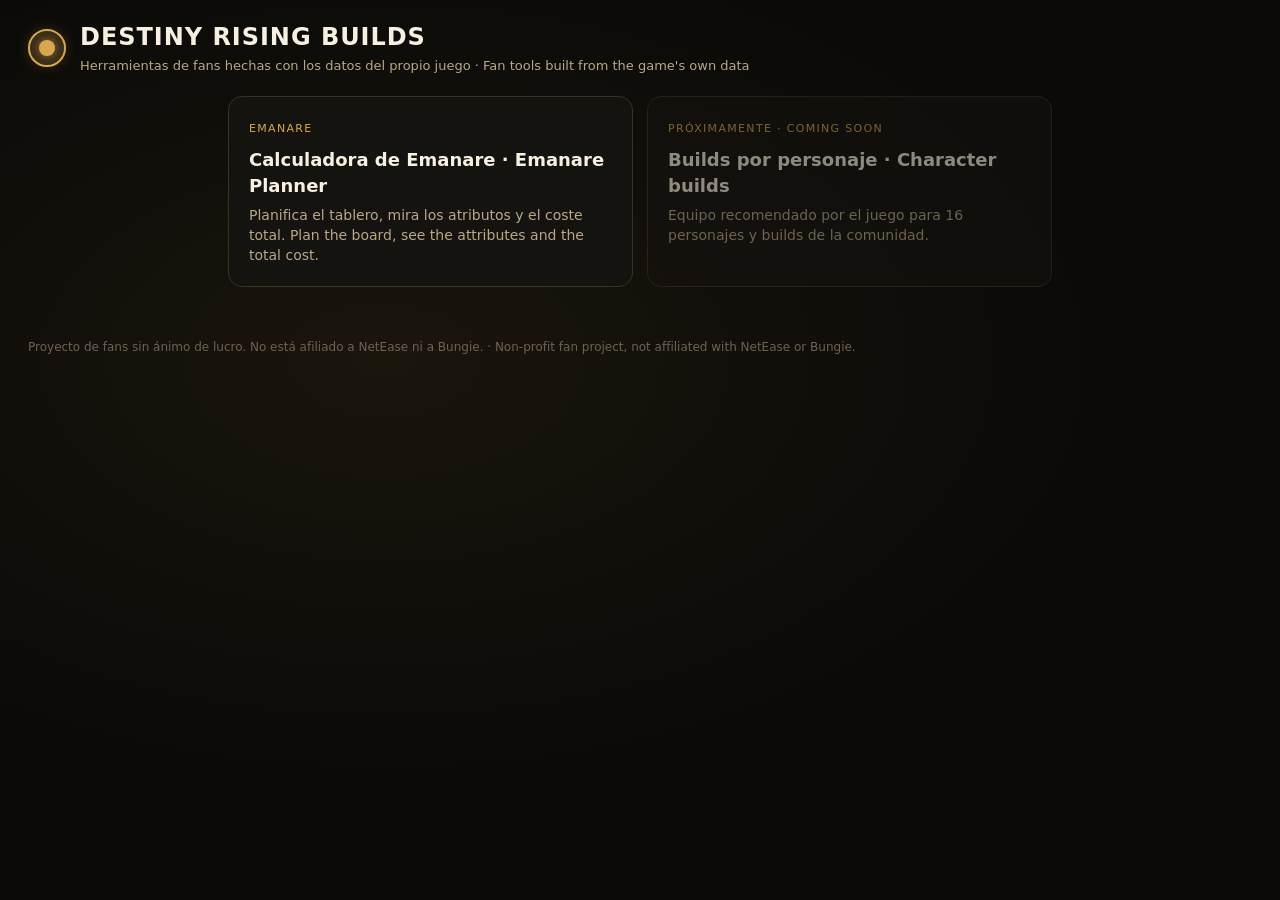
==== docs/index.html @ c7fcb651 "Destiny Rising Builds: Emanare planner Static site with the Emanare board of seasons 4-6 built from " ====
<!doctype html>
<html lang="es">
<head>
<meta charset="utf-8">
<meta name="viewport" content="width=device-width, initial-scale=1">
<title>Destiny Rising Builds</title>
<meta name="description" content="Fan tools for Destiny Rising built from the game's own data.">
<link rel="stylesheet" href="style.css">
<style>
  .home{max-width:880px;margin:0 auto;padding:12px 28px 40px;display:grid;grid-template-columns:repeat(auto-fit,minmax(240px,1fr));gap:14px}
  .tool{display:block;text-decoration:none;color:inherit;background:var(--panel);border:1px solid var(--line);border-radius:var(--radius);padding:20px;
    transition:border-color .2s,transform .2s}
  a.tool:hover{border-color:var(--accent);transform:translateY(-2px)}
  .tool h2{margin:0 0 6px;font-size:18px}
  .tool p{margin:0;color:var(--muted);font-size:14px}
  .tool.soon{opacity:.55}
  .tool .tag{display:inline-block;margin-bottom:10px;font-size:11px;letter-spacing:.12em;text-transform:uppercase;color:var(--accent)}
  @media (max-width:560px){.home{padding:12px 16px 32px}}
</style>
</head>
<body>
<header class="top">
  <div class="brand">
    <span class="mark" aria-hidden="true"></span>
    <div>
      <h1>Destiny Rising Builds</h1>
      <p class="sub">Herramientas de fans hechas con los datos del propio juego · Fan tools built from the game's own data</p>
    </div>
  </div>
</header>
<main class="home">
  <a class="tool" href="emanare.html">
    <span class="tag">Emanare</span>
    <h2>Calculadora de Emanare · Emanare Planner</h2>
    <p>Planifica el tablero, mira los atributos y el coste total. Plan the board, see the attributes and the total cost.</p>
  </a>
  <div class="tool soon">
    <span class="tag">Próximamente · Coming soon</span>
    <h2>Builds por personaje · Character builds</h2>
    <p>Equipo recomendado por el juego para 16 personajes y builds de la comunidad.</p>
  </div>
</main>
<footer class="foot"><p>Proyecto de fans sin ánimo de lucro. No está afiliado a NetEase ni a Bungie. · Non-profit fan project, not affiliated with NetEase or Bungie.</p></footer>
</body>
</html>
---- docs/style.css ----
/* Black and gold, the same palette as Foundry Tracker. */
:root{
  --bg:#0b0a08;--panel:#151310;--panel-hi:#221d15;--line:#3a3122;--muted:#b8a888;--dim:#6e6250;
  --fg:#f7f0e1;--accent:#d9a84e;--done:#ffd98a;--halo:#fff0c8;--ink:#1b1408;--tab:#3b3020;
  --gem:#7fc3d9;--role:#c98bd9;--skill:#e9875f;
  --radius:14px;--font:"Segoe UI",system-ui,-apple-system,Roboto,"Helvetica Neue",Arial,sans-serif;
}
*{box-sizing:border-box}
html,body{margin:0;background:var(--bg);color:var(--fg);font:15px/1.45 var(--font)}
body{min-height:100vh;display:flex;flex-direction:column;
  background:radial-gradient(1200px 700px at 30% 40%,#1a150d 0%,var(--bg) 60%) fixed}
button{font:inherit;color:inherit}

.top{display:flex;justify-content:space-between;align-items:center;gap:16px;flex-wrap:wrap;padding:20px 28px 8px}
.brand{display:flex;align-items:center;gap:14px}
.mark{width:38px;height:38px;border-radius:50%;border:2px solid var(--accent);position:relative;flex:none;
  box-shadow:0 0 18px #d9a84e55 inset,0 0 14px #d9a84e33}
.mark::after{content:"";position:absolute;inset:9px;border-radius:50%;background:var(--accent);box-shadow:0 0 12px var(--accent)}
h1{margin:0;font-size:24px;letter-spacing:.04em;text-transform:uppercase}
.sub{margin:2px 0 0;color:var(--muted);font-size:13px}
.controls{display:flex;gap:10px;align-items:center}

.seg{display:flex;background:var(--panel);border:1px solid var(--line);border-radius:999px;padding:3px}
.seg button{border:0;background:none;padding:7px 14px;border-radius:999px;color:var(--muted);font-weight:600;cursor:pointer;
  transition:background .2s,color .2s}
.seg.small button{padding:5px 10px;font-size:12px}
.seg button[aria-selected="true"]{background:var(--accent);color:var(--ink)}
.seg button:hover:not([aria-selected="true"]){color:var(--fg)}

.layout{flex:1;display:grid;grid-template-columns:minmax(0,1fr) 380px;gap:20px;padding:8px 28px 20px;align-items:start}
.board-wrap{position:sticky;top:12px}
#board{width:100%;max-height:calc(100vh - 120px);display:block;margin:auto;touch-action:manipulation}
.hint{margin:6px 0 0;text-align:center;color:var(--dim);font-size:12px}

.panel{display:flex;flex-direction:column;gap:12px}
.card{background:var(--panel);border:1px solid var(--line);border-radius:var(--radius);padding:16px 18px}
.card h2{margin:0 0 10px;font-size:12px;letter-spacing:.12em;text-transform:uppercase;color:var(--muted)}
.note{margin:8px 0 0;color:var(--dim);font-size:12px}
.core-card{display:flex;flex-wrap:wrap;align-items:center;justify-content:space-between}
.core-card h2{margin:0}
.core-card .note{flex-basis:100%}
.stepper{display:flex;align-items:center;gap:6px}
.stepper button{width:34px;height:34px;border-radius:50%;border:1px solid var(--line);background:var(--panel-hi);cursor:pointer;font-size:18px;line-height:1}
.stepper button:hover:not(:disabled){border-color:var(--accent);color:var(--accent)}
.stepper button:disabled{opacity:.35;cursor:default}
#coreLevel{min-width:44px;text-align:center;font-size:26px;font-weight:700;color:var(--accent)}

.stats{display:grid;grid-template-columns:repeat(3,1fr);gap:8px;margin-bottom:10px}
.stats div{background:var(--panel-hi);border-radius:10px;padding:8px 10px}
.stats .k{display:block;font-size:11px;color:var(--muted);line-height:1.2}
.stats strong{font-size:20px}
.list{list-style:none;margin:0;padding:0;display:flex;flex-direction:column;gap:6px}
.list li{display:flex;justify-content:space-between;gap:12px;font-size:14px}
.list li span:first-child{color:var(--muted)}
.list li strong{font-variant-numeric:tabular-nums;white-space:nowrap}
.list .empty{color:var(--dim)}

#nodeCard .kind{font-size:11px;letter-spacing:.12em;text-transform:uppercase;color:var(--accent)}
#nodeCard h3{margin:2px 0 6px;font-size:18px}
#nodeCard .desc{color:var(--muted);font-size:13px;margin:0 0 8px}
#nodeCard .req{font-size:13px;margin:4px 0}
#nodeCard .req.bad{color:#ff8f84}
#nodeCard .lv{display:flex;gap:4px;margin:8px 0}
#nodeCard .lv i{flex:1;height:6px;border-radius:3px;background:var(--line);transition:background .25s}
#nodeCard .lv i.on{background:var(--accent)}
#nodeCard .row{display:flex;gap:8px;margin-top:10px}
#nodeCard .row button{flex:1}
#nodeCard h4{margin:12px 0 6px;font-size:11px;letter-spacing:.12em;text-transform:uppercase;color:var(--muted)}

.actions{display:flex;gap:8px}
.actions button,#nodeCard button{border:1px solid var(--line);background:var(--panel);border-radius:10px;padding:10px 12px;cursor:pointer;font-weight:600;
  transition:border-color .2s,background .2s}
.actions button{flex:1}
.actions button:hover,#nodeCard button:hover:not(:disabled){border-color:var(--accent)}
button.primary,#nodeCard button.primary{background:var(--accent);color:var(--ink);border-color:var(--accent)}
button.primary:hover:not(:disabled),#nodeCard button.primary:hover:not(:disabled){background:#f2d595}
#nodeCard button:disabled{opacity:.35;cursor:default}

/* Board */
.ring{fill:none;stroke:#2a2318;stroke-width:1}
.link{stroke:#3a3122;stroke-width:2;fill:none;transition:stroke .35s,stroke-width .35s}
.link.on{stroke:var(--accent);stroke-width:3;filter:drop-shadow(0 0 4px #d9a84e88)}
.node{cursor:pointer;outline:none}
.node .shape{fill:var(--panel);stroke:var(--line);stroke-width:2;transition:fill .3s,stroke .3s,opacity .3s}
.node .lvl{fill:var(--ink);font-size:13px;font-weight:700;text-anchor:middle;dominant-baseline:central;pointer-events:none;opacity:0;transition:opacity .2s}
.node.locked .shape{opacity:.38}
.node.open .shape{stroke:var(--accent);stroke-dasharray:4 3}
.node.on .shape{fill:var(--accent);stroke:var(--done)}
.node.on .lvl{opacity:1}
.node.max .shape{fill:var(--done);stroke:#fff}
.node.gem.on .shape{fill:var(--gem);stroke:#d6f3ff}
.node.role.on .shape,.node.assist.on .shape{fill:var(--role);stroke:#f3dcff}
.node.skill.on .shape{fill:var(--skill);stroke:#ffd9c8}
.node.gem .shape{stroke:#41707f}.node.role .shape,.node.assist .shape{stroke:#6a4a75}.node.skill .shape{stroke:#7a4a35}
.node.sel .shape{stroke:#fff;stroke-width:3;stroke-dasharray:none}
.node:hover .shape,.node:focus-visible .shape{stroke:#fff}
.node.aura .shape{stroke:var(--role);stroke-width:3;stroke-dasharray:none}
.node.pulse .shape{animation:pulse .6s ease-out}
@keyframes pulse{0%{filter:drop-shadow(0 0 0 #fff0)}40%{filter:drop-shadow(0 0 14px var(--halo))}100%{filter:drop-shadow(0 0 0 #fff0)}}
.core .shape{fill:#1d180f;stroke:var(--accent);stroke-width:3}
.core text{fill:var(--accent);font-size:40px;font-weight:700;text-anchor:middle;dominant-baseline:central;pointer-events:none}
.core .glow{fill:none;stroke:var(--accent);stroke-width:2;opacity:.35;animation:breathe 3.6s ease-in-out infinite}
@keyframes breathe{50%{opacity:.08;transform:scale(1.18)}}
.core .glow{transform-box:fill-box;transform-origin:center}

.tip{position:fixed;z-index:10;pointer-events:none;background:#0f0d0aee;border:1px solid var(--line);border-radius:10px;padding:8px 10px;font-size:13px;max-width:260px;
  box-shadow:0 8px 24px #0009}
.tip b{display:block;color:var(--fg)}
.tip span{color:var(--muted)}

.toast{position:fixed;left:50%;bottom:24px;transform:translate(-50%,20px);opacity:0;background:var(--accent);color:var(--ink);padding:10px 16px;border-radius:999px;
  font-weight:700;transition:opacity .25s,transform .25s;z-index:20}
.toast.show{opacity:1;transform:translate(-50%,0)}

.foot{padding:10px 28px 22px;color:var(--dim);font-size:12px}
.foot p{margin:2px 0}

@media (max-width:980px){
  .layout{grid-template-columns:1fr}
  .board-wrap{position:static}
  #board{max-height:none}
}
@media (max-width:560px){
  .top,.layout,.foot{padding-left:16px;padding-right:16px}
  h1{font-size:19px}
  .stats strong{font-size:17px}
}
@media (prefers-reduced-motion:reduce){*{animation:none!important;transition:none!important}}
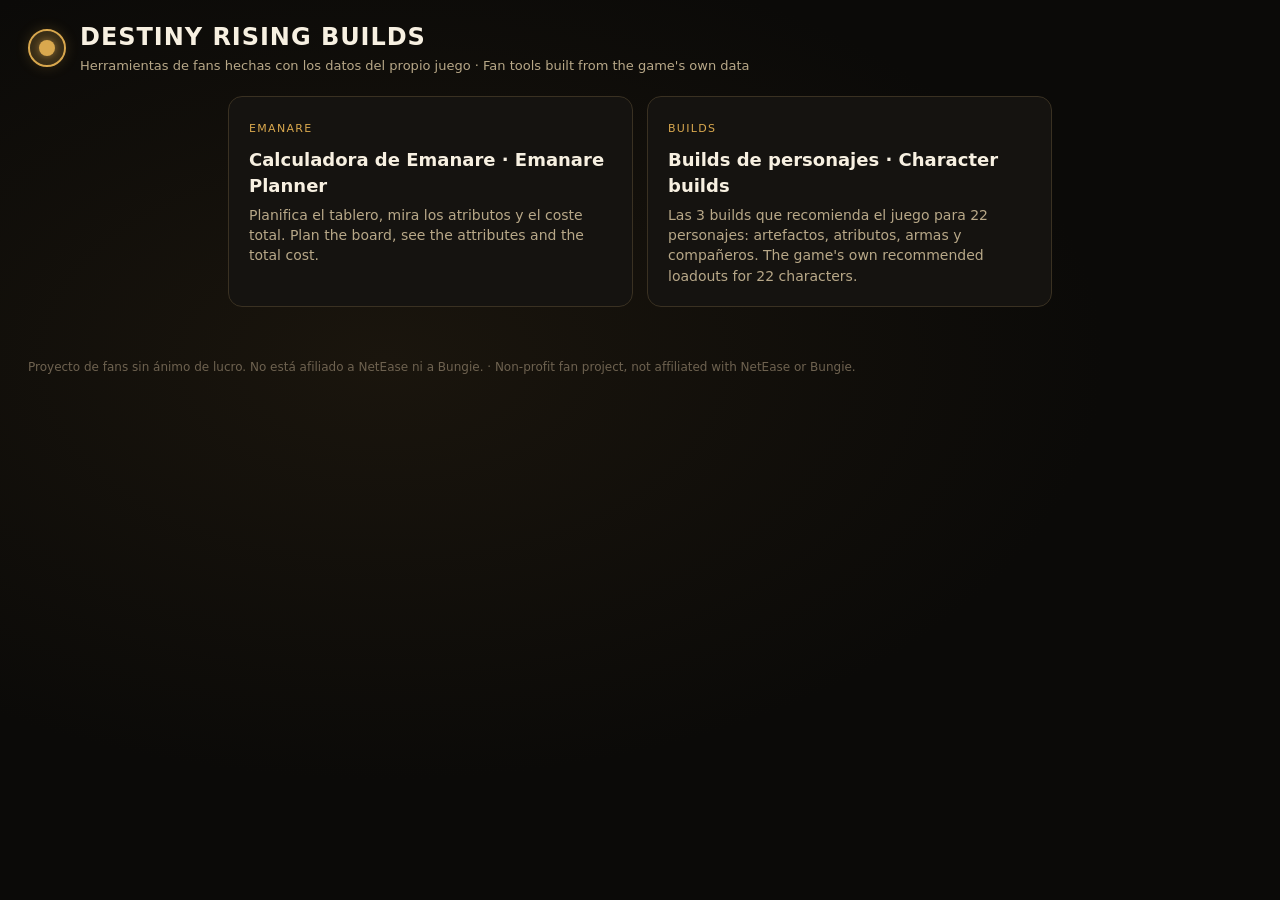
==== commit 6518f66c: "Character builds page from the game's own recommendations 22 characters with 3 artifact builds each " ====
--- a/docs/index.html
+++ b/docs/index.html
@@ -34,11 +34,11 @@
     <h2>Calculadora de Emanare · Emanare Planner</h2>
     <p>Planifica el tablero, mira los atributos y el coste total. Plan the board, see the attributes and the total cost.</p>
   </a>
-  <div class="tool soon">
-    <span class="tag">Próximamente · Coming soon</span>
-    <h2>Builds por personaje · Character builds</h2>
-    <p>Equipo recomendado por el juego para 16 personajes y builds de la comunidad.</p>
-  </div>
+  <a class="tool" href="builds.html">
+    <span class="tag">Builds</span>
+    <h2>Builds de personajes · Character builds</h2>
+    <p>Las 3 builds que recomienda el juego para 22 personajes: artefactos, atributos, armas y compañeros. The game's own recommended loadouts for 22 characters.</p>
+  </a>
 </main>
 <footer class="foot"><p>Proyecto de fans sin ánimo de lucro. No está afiliado a NetEase ni a Bungie. · Non-profit fan project, not affiliated with NetEase or Bungie.</p></footer>
 </body>
--- a/docs/style.css
+++ b/docs/style.css
@@ -77,8 +77,7 @@
 #nodeCard button:disabled{opacity:.35;cursor:default}
 
 /* Board */
-.ring{fill:none;stroke:#2a2318;stroke-width:1}
-.link{stroke:#3a3122;stroke-width:2;fill:none;transition:stroke .35s,stroke-width .35s}
+.link{stroke:#5c513f;stroke-width:2.5;stroke-linecap:round;fill:none;transition:stroke .35s,stroke-width .35s}
 .link.on{stroke:var(--accent);stroke-width:3;filter:drop-shadow(0 0 4px #d9a84e88)}
 .node{cursor:pointer;outline:none}
 .node .shape{fill:var(--panel);stroke:var(--line);stroke-width:2;transition:fill .3s,stroke .3s,opacity .3s}
@@ -115,13 +114,77 @@
 .foot{padding:10px 28px 22px;color:var(--dim);font-size:12px}
 .foot p{margin:2px 0}
 
+/* Navigation between tools */
+.nav{display:flex;gap:4px}
+.nav a{color:var(--muted);text-decoration:none;font-weight:600;font-size:13px;padding:7px 12px;border-radius:999px;transition:color .2s,background .2s}
+.nav a:hover{color:var(--fg)}
+.nav a[aria-current="page"]{background:var(--tab);color:var(--done)}
+a.mark{display:block}
+
+/* Builds page */
+.builds{flex:1;display:grid;grid-template-columns:260px minmax(0,1fr);gap:20px;padding:8px 28px 20px;align-items:start}
+.roster{display:grid;grid-template-columns:repeat(2,1fr);gap:8px;position:sticky;top:12px;max-height:calc(100vh - 24px);overflow:auto;padding-right:4px}
+.who{display:flex;flex-direction:column;align-items:center;gap:6px;background:var(--panel);border:1px solid var(--line);border-radius:12px;padding:10px 6px;cursor:pointer;
+  transition:border-color .2s,background .2s,transform .2s}
+.who img{width:56px;height:56px;border-radius:50%;background:var(--panel-hi);border:2px solid var(--line);transition:border-color .2s}
+.who span{font-size:12px;text-align:center;line-height:1.2}
+.who:hover{transform:translateY(-2px);border-color:#5c513f}
+.who.on{background:var(--panel-hi);border-color:var(--accent)}
+.who.on img{border-color:var(--accent);box-shadow:0 0 14px #d9a84e55}
+.hero-card{background:var(--panel);border:1px solid var(--line);border-radius:var(--radius);padding:22px 24px}
+.hero-card.enter{animation:rise .35s ease-out}
+@keyframes rise{from{opacity:.2;transform:translateY(6px)}to{opacity:1;transform:none}}
+.who-head{display:flex;gap:18px;align-items:center}
+.who-head img{width:96px;height:96px;border-radius:50%;border:2px solid var(--accent);box-shadow:0 0 22px #d9a84e44;flex:none;background:var(--panel-hi)}
+.who-head h2{margin:0 0 10px;font-size:26px}
+.tabs{flex-wrap:wrap;border-radius:14px}
+.tabs button{border-radius:11px}
+.build-desc{color:var(--muted);margin:16px 0 12px}
+.rates{display:flex;gap:10px;flex-wrap:wrap}
+.rate{background:var(--panel-hi);border-radius:10px;padding:8px 12px;display:flex;gap:12px;align-items:center}
+.rate span{font-size:12px;color:var(--muted)}
+.pips{display:inline-flex;gap:3px}
+.pips i{width:14px;height:6px;border-radius:3px;background:var(--line)}
+.pips i.on{background:var(--accent)}
+.hero-card h3{margin:22px 0 10px;font-size:12px;letter-spacing:.12em;text-transform:uppercase;color:var(--muted)}
+.pieces{display:grid;grid-template-columns:repeat(auto-fill,minmax(260px,1fr));gap:10px}
+.piece{display:flex;gap:12px;background:var(--panel-hi);border-radius:12px;padding:12px;border:1px solid transparent;transition:border-color .2s}
+.piece:hover{border-color:#5c513f}
+.piece img{width:64px;height:64px;flex:none;border-radius:10px;background:#0f0d0a}
+.piece .kind{font-size:11px;color:var(--accent);letter-spacing:.06em}
+.piece h4{margin:2px 0 4px;font-size:15px}
+.piece p{margin:0;font-size:13px;color:var(--muted)}
+.chips{display:flex;flex-wrap:wrap;gap:6px}
+.chip{background:var(--tab);color:var(--done);border-radius:999px;padding:5px 11px;font-size:13px}
+.guns{width:100%;border-collapse:separate;border-spacing:0 6px}
+.guns th{text-align:left;font-size:12px;color:var(--muted);font-weight:600;padding:0 10px 0 0;white-space:nowrap}
+.guns thead th{padding-bottom:2px}
+.guns td{vertical-align:top;padding:0 8px 0 0}
+.gun{display:flex;align-items:center;gap:8px;background:var(--panel-hi);border-radius:10px;padding:6px 10px 6px 6px;margin-bottom:6px;border-left:3px solid var(--line)}
+.gun img{width:48px;height:48px;flex:none}
+.gun span{font-size:13px}
+.gun.q5{border-left-color:#e9875f}.gun.q4{border-left-color:#c98bd9}.gun.q3{border-left-color:#7fc3d9}
+.muted{color:var(--dim);font-size:13px}
+.mates{display:flex;flex-wrap:wrap;gap:8px}
+.mate{display:flex;align-items:center;gap:8px;background:var(--panel-hi);border:1px solid var(--line);border-radius:999px;padding:4px 12px 4px 4px;cursor:pointer;transition:border-color .2s}
+.mate:hover{border-color:var(--accent)}
+.mate img{width:44px;height:44px;border-radius:50%}
+.mate span{font-size:13px}
+
 @media (max-width:980px){
+  .builds{grid-template-columns:1fr}
+  .roster{position:static;max-height:none;display:flex;overflow-x:auto;padding-bottom:6px}
+  .who{flex:none;width:86px}
   .layout{grid-template-columns:1fr}
   .board-wrap{position:static}
   #board{max-height:none}
 }
 @media (max-width:560px){
-  .top,.layout,.foot{padding-left:16px;padding-right:16px}
+  .top,.layout,.builds,.foot{padding-left:16px;padding-right:16px}
+  .hero-card{padding:16px}
+  .who-head img{width:72px;height:72px}
+  .guns,.guns tbody,.guns tr,.guns td,.guns th{display:block}
+  .guns thead{display:none}
   h1{font-size:19px}
   .stats strong{font-size:17px}
 }
